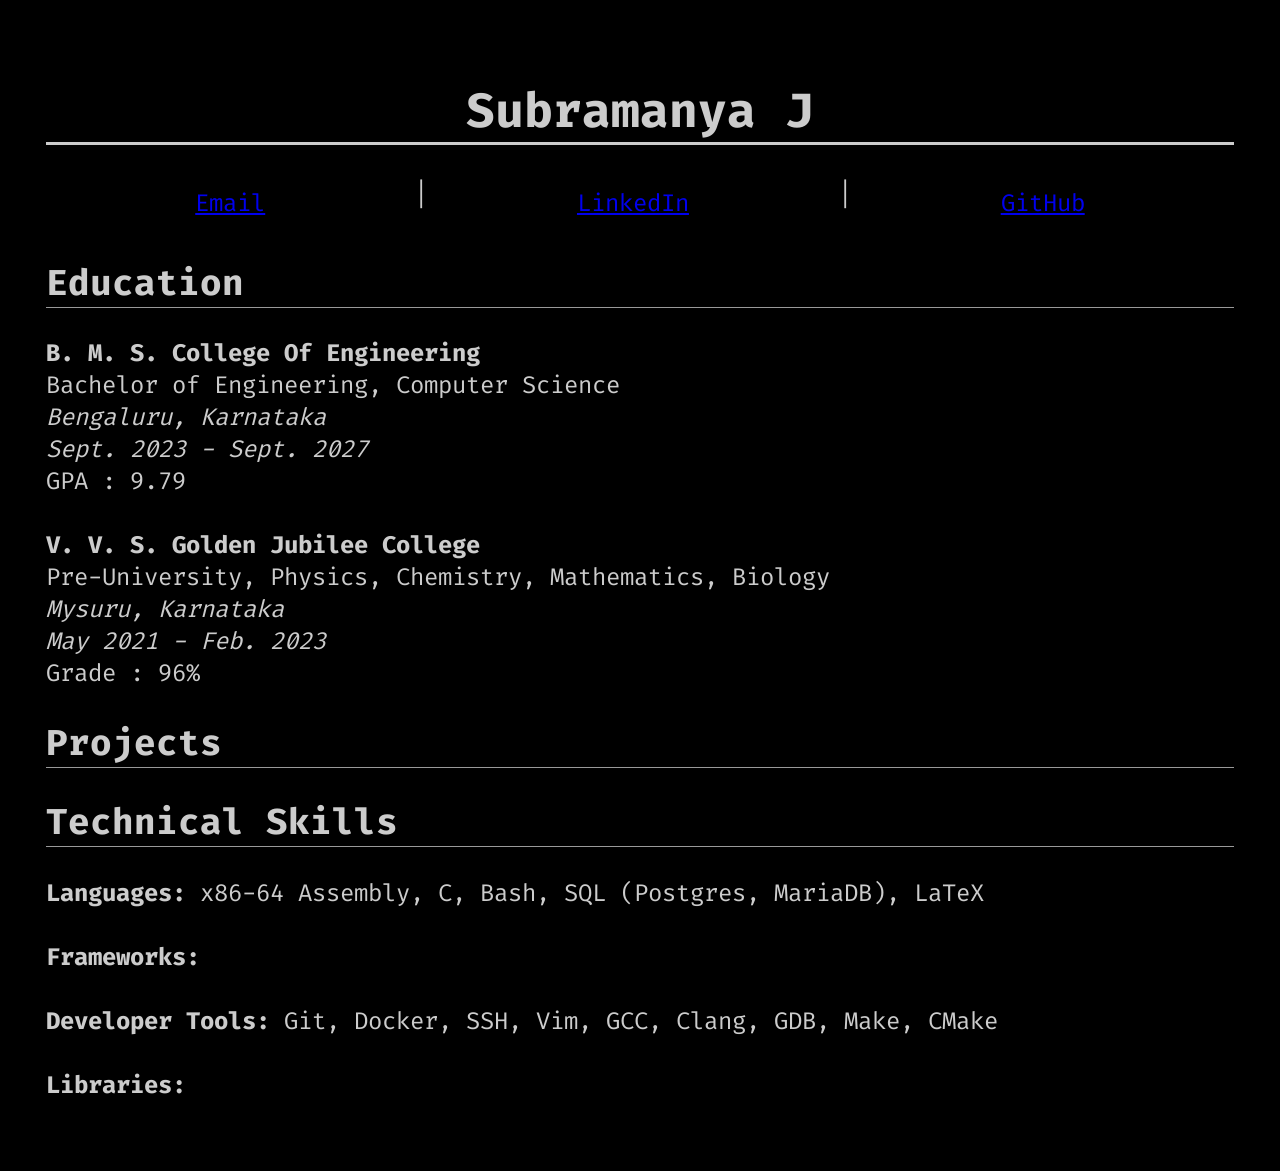
==== docs/index.html @ 690abc24 "minor changes" ====
<!--	index.html	-->
<!DOCTYPE html>
<html lang="en">

<head>
	<!-- Fira Code -->
	<link rel="preconnect" href="https://fonts.googleapis.com">
	<link rel="preconnect" href="https://fonts.gstatic.com" crossorigin>
	<link href="https://fonts.googleapis.com/css2?family=Fira+Code:wght@300..700&display=swap" rel="stylesheet">


	<!-- Meta -->
	<meta charset="UTF-8">
	<meta name="viewport" content="width=device-width, initial-scale=1.0">
	<title>Subramanya J</title>
	<link rel="stylesheet" href="index.css">
</head>

<body>
	<h1>
		Subramanya J
	</h1>

	<nav>
		<a href="mailto:subramanyaj7@gmail.com">
			Email
		</a> |
		<a href="https://linkedin.com/in/subramanya-j">
			LinkedIn
		</a> |
		<a href="https://github.com/SubramanyaJ">
			GitHub
		</a>
	</nav>

	<h2>
		Education
	</h2>
	<p>
		<b>B. M. S. College Of Engineering</b> <br>
		Bachelor of Engineering, Computer Science <br>
		<i>
			Bengaluru, Karnataka <br>
			Sept. 2023 - Sept. 2027 <br>
		</i>
		GPA : 9.79 <br>

		<br>

		<b> V. V. S. Golden Jubilee College </b> <br>
		Pre-University, Physics, Chemistry, Mathematics, Biology <br>
		<i>
			Mysuru, Karnataka <br>
			May 2021 - Feb. 2023 <br>
		</i>
		Grade : 96% <br>

	</p>

	<h2>
		Projects
	</h2>
	<!--
	<ul>
		<li>
			<b>
				<a>
					AssembList
				</a>
			</b> <br>
			<aside> x86-64 Assembly </aside>

			<ul>
			</ul>
		</li>
	</ul>
-->

	<h2>
		Technical Skills
	</h2>
	<p>
		<b>Languages:</b> x86-64 Assembly, C, Bash, SQL (Postgres, MariaDB), LaTeX <br><br>
		<b>Frameworks:</b> <br><br>
		<b>Developer Tools:</b> Git, Docker, SSH, Vim, GCC, Clang, GDB, Make, CMake <br><br>
		<b>Libraries:</b> <br>
	</p>


</body>
---- docs/index.css ----
/*	index.css	*/
body {
	background-color: black;
	color: #CCCCCC;
	font-family: "Fira Code", monospace;
	padding: 3%;
	font-size: 1.5em;
}


nav {
	display: flex;
	flex-wrap: wrap;
	justify-content: space-evenly;
}

nav a {
	margin: 10px;
}

h1 {
	text-align: center;
	border-bottom: medium solid #CCCCCC;
	font-size: 20;
}

h2 {
	border-bottom: thin solid #999999;
}

ul {
	list-style-type: none;
}

ul li {
	margin: 5px 0;
}

ul li a {
	text-decoration: none;
}

ul li a:hover {
	text-decoration: underline;
}
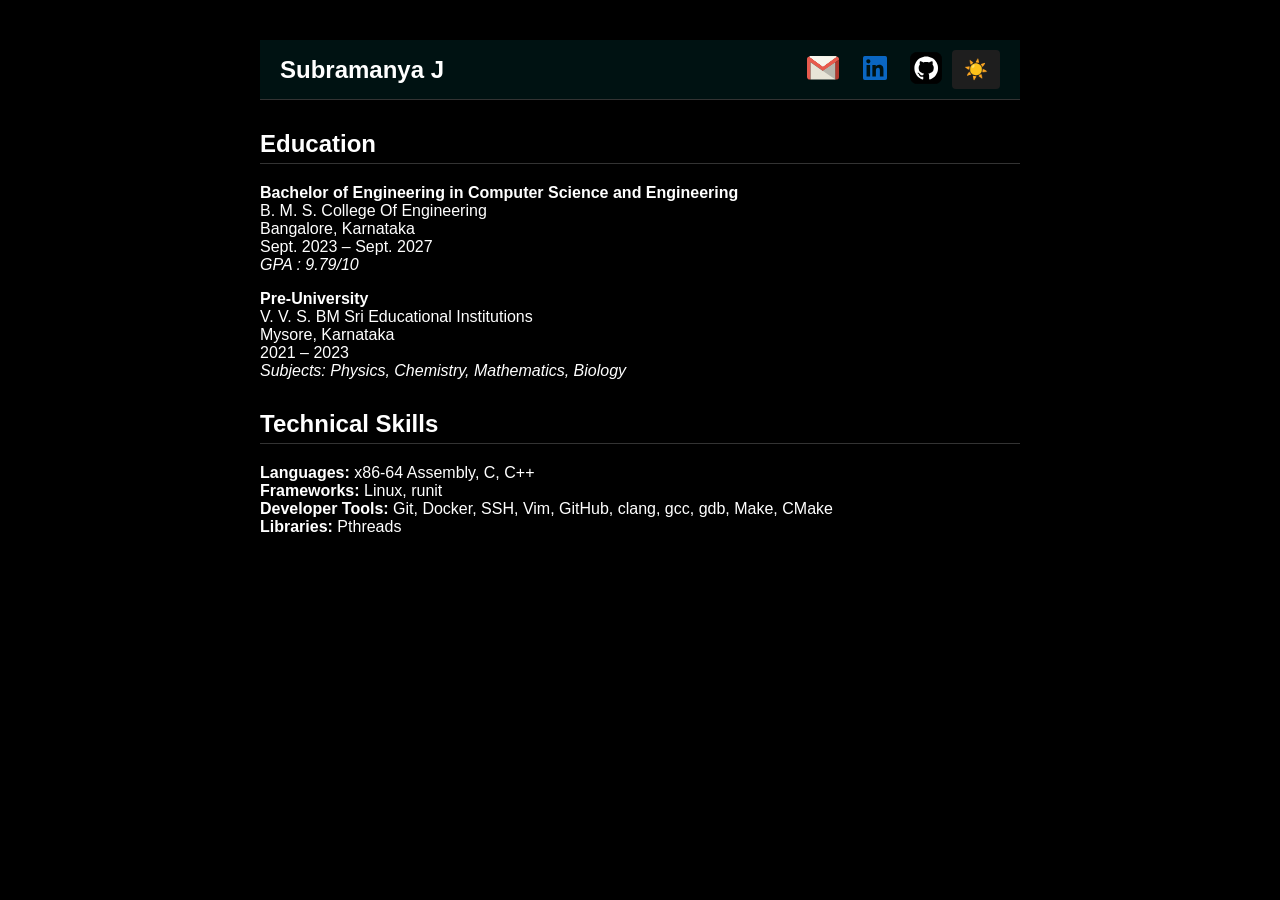
==== commit 7b68ddf0: "initial commit" ====
--- a/docs/index.html
+++ b/docs/index.html
@@ -1,90 +1,84 @@
-<!--	index.html	-->
+<!-- index.html -->
 <!DOCTYPE html>
 <html lang="en">
 
 <head>
-	<!-- Fira Code -->
-	<link rel="preconnect" href="https://fonts.googleapis.com">
-	<link rel="preconnect" href="https://fonts.gstatic.com" crossorigin>
-	<link href="https://fonts.googleapis.com/css2?family=Fira+Code:wght@300..700&display=swap" rel="stylesheet">
+	<meta charset="UTF-8">
+	<meta name="viewport" content="width=device-width, initial-scale=1.0">
+	<link rel="stylesheet" href="index.css">
+	<title>Subramanya J</title>
+</head>
+
+<body class="dark-mode">
+	<div class="container">
+		<header>
+			<div class="name">Subramanya J</div>
+			<div class="header-right">
+				<div class="contacts">
+					<a href="mailto:subramanyajaradhya@gmail.com" target="_blank"
+						rel="noopener noreferrer">
+						<img src="assets/email.svg" alt="Mail" height="32" width="32">
+					</a>
+					<a href="https://linkedin.com/in/subramanya-j">
+						<img src="assets/linkedin.svg" alt="LinkedIn" height="32" width="32">
+					</a>
+					<a href="https://github.com/SubramanyaJ">
+						<img src="assets/github.svg" alt="GitHub" height="32" width="32">
+					</a>
+				</div>
+				<button id="darkModeToggle">☀️</button>
+			</div>
+		</header>
+		<h2>Education</h2>
+
+		<p>
+			<strong>Bachelor of Engineering in Computer Science and Engineering</strong><br>
+			B. M. S. College Of Engineering<br>
+			Bangalore, Karnataka<br>
+			Sept. 2023 – Sept. 2027<br>
+			<em>GPA : 9.79/10</em>
+		</p>
+
+		<p>
+			<strong>Pre-University</strong><br>
+			V. V. S. BM Sri Educational Institutions<br>
+			Mysore, Karnataka<br>
+			2021 – 2023<br>
+			<em>Subjects: Physics, Chemistry, Mathematics, Biology</em>
+		</p>
 
 
-	<!-- Meta -->
-	<meta charset="UTF-8">
-	<meta name="viewport" content="width=device-width, initial-scale=1.0">
-	<title>Subramanya J</title>
-	<link rel="stylesheet" href="index.css">
-</head>
+		<!--
+		<h2>Experience</h2>
+		<p><strong>Title Held</strong><br>
+			Institute<br>
+			Timeline</p>
+		<ul>
+			<li>Add what I did here</li>
+		</ul>
 
-<body>
-	<h1>
-		Subramanya J
-	</h1>
-
-	<nav>
-		<a href="mailto:subramanyaj7@gmail.com">
-			Email
-		</a> |
-		<a href="https://linkedin.com/in/subramanya-j">
-			LinkedIn
-		</a> |
-		<a href="https://github.com/SubramanyaJ">
-			GitHub
-		</a>
-	</nav>
-
-	<h2>
-		Education
-	</h2>
-	<p>
-		<b>B. M. S. College Of Engineering</b> <br>
-		Bachelor of Engineering, Computer Science <br>
-		<i>
-			Bengaluru, Karnataka <br>
-			Sept. 2023 - Sept. 2027 <br>
-		</i>
-		GPA : 9.79 <br>
-
-		<br>
-
-		<b> V. V. S. Golden Jubilee College </b> <br>
-		Pre-University, Physics, Chemistry, Mathematics, Biology <br>
-		<i>
-			Mysuru, Karnataka <br>
-			May 2021 - Feb. 2023 <br>
-		</i>
-		Grade : 96% <br>
-
-	</p>
-
-	<h2>
-		Projects
-	</h2>
-	<!--
-	<ul>
-		<li>
-			<b>
-				<a>
-					AssembList
-				</a>
-			</b> <br>
-			<aside> x86-64 Assembly </aside>
-
-			<ul>
-			</ul>
-		</li>
-	</ul>
 -->
 
-	<h2>
-		Technical Skills
-	</h2>
-	<p>
-		<b>Languages:</b> x86-64 Assembly, C, Bash, SQL (Postgres, MariaDB), LaTeX <br><br>
-		<b>Frameworks:</b> <br><br>
-		<b>Developer Tools:</b> Git, Docker, SSH, Vim, GCC, Clang, GDB, Make, CMake <br><br>
-		<b>Libraries:</b> <br>
-	</p>
+		<!--
 
+		<h2>Projects</h2>
+		<p><strong>ChaCha20</strong> | C, OpenSSL, gcc, gdb, Valgrind<br>
+			April 2025 – May 2025</p>
+		<ul>
+			<li>Implemented the ChaCha20 algorithm.</li>
+		</ul>
 
+-->
+
+		<h2>Technical Skills</h2>
+		<p><strong>Languages:</strong> x86-64 Assembly, C, C++<br>
+			<strong>Frameworks:</strong> Linux, runit<br>
+			<strong>Developer Tools:</strong> Git, Docker, SSH, Vim, GitHub, clang, gcc, gdb, Make,
+			CMake<br>
+			<strong>Libraries:</strong> Pthreads
+		</p>
+	</div>
+	<script src="index.js"></script>
 </body>
+
+</html>
--- a/docs/index.css
+++ b/docs/index.css
@@ -1,45 +1,139 @@
-/*	index.css	*/
+/* index.css */
 body {
-	background-color: black;
-	color: #CCCCCC;
-	font-family: "Fira Code", monospace;
-	padding: 3%;
-	font-size: 1.5em;
+	margin: 0;
+	padding: 0;
+	font-family: sans-serif;
+	background-color: #000000;
+	color: #FFFFFF;
 }
 
 
-nav {
+header {
+	position: sticky;
+	top: 0;
+	z-index: 999;
 	display: flex;
-	flex-wrap: wrap;
-	justify-content: space-evenly;
+	justify-content: space-between;
+	align-items: center;
+	background-color: #001212;
+	padding: 10px 20px;
+	border-bottom: 1px solid #333;
 }
 
-nav a {
-	margin: 10px;
+.name {
+	font-size: 1.5em;
+	font-weight: bold;
+}
+
+.header-right {
+	display: flex;
+	align-items: center;
+	gap: 10px;
+}
+
+.contacts a {
+	margin-left: 15px;
+}
+
+#darkModeToggle {
+	background-color: #1e1e1e;
+	color: #ffffff;
+	border: none;
+	padding: 8px 12px;
+	cursor: pointer;
+	font-size: 1.2em;
+	border-radius: 4px;
+}
+
+.container {
+	max-width: 800px;
+	margin: auto;
+	padding: 40px 20px;
+}
+
+a {
+	color: #90caf9;
+	text-decoration: none;
 }
 
 h1 {
-	text-align: center;
-	border-bottom: medium solid #CCCCCC;
-	font-size: 20;
+	font-size: 2em;
+	margin-bottom: 0;
 }
 
 h2 {
-	border-bottom: thin solid #999999;
+	border-bottom: 1px solid #333;
+	padding-bottom: 5px;
+	margin-top: 30px;
 }
 
 ul {
-	list-style-type: none;
+	padding-left: 20px;
 }
 
-ul li {
-	margin: 5px 0;
+body.light-mode {
+	background-color: #ffffff;
+	color: #000000;
 }
 
-ul li a {
-	text-decoration: none;
+body.light-mode a {
+	color: #1a0dab;
 }
 
-ul li a:hover {
-	text-decoration: underline;
+body.light-mode header {
+	background-color: #ffffff;
+	border-bottom: 1px solid #ccc;
 }
+
+body.light-mode #darkModeToggle {
+	background-color: #e0e0e0;
+	color: #000000;
+}
+
+@media screen and (max-width: 600px) {
+	header {
+		flex-direction: column;
+		padding: 10px;
+		gap: 10px;
+	}
+
+	.header-right {
+		width: 100%;
+		justify-content: space-between;
+		align-items: center;
+	}
+
+	.contacts {
+		display: flex;
+		align-items: center;
+	}
+
+	.contacts a {
+		margin: 0 5px;
+	}
+
+	.container {
+		padding: 20px 10px;
+	}
+
+	.name {
+		text-align: center;
+		width: 100%;
+	}
+
+	#darkModeToggle {
+		padding: 6px 10px;
+		font-size: 1em;
+	}
+}
+
+* {
+	box-sizing: border-box;
+}
+
+header {
+	display: flex;
+	flex-wrap: wrap;
+	align-items: center;
+	width: 100%;
+}
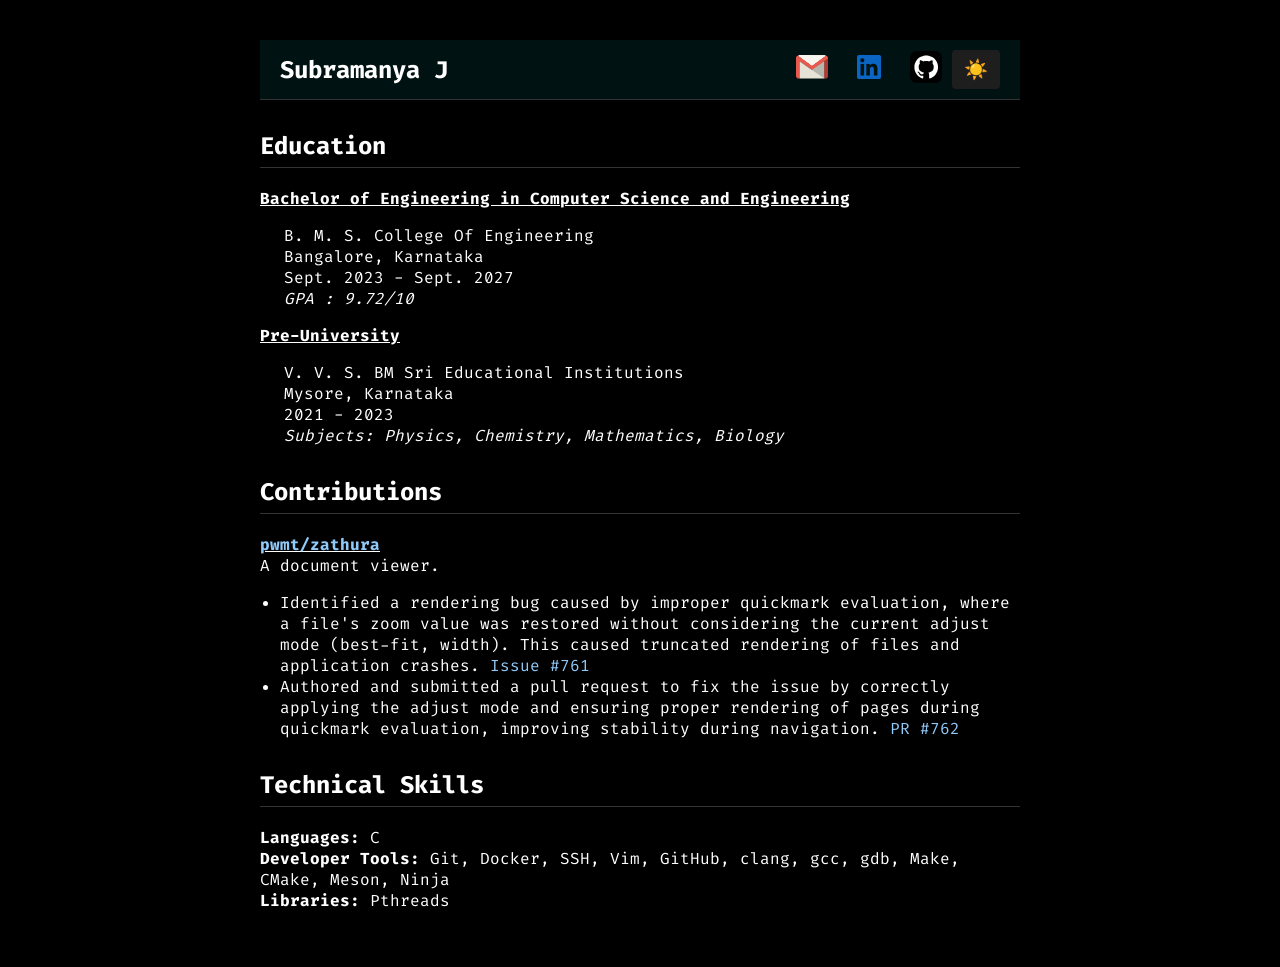
==== commit 599f3eea: "added contributions updated GPA" ====
--- a/docs/index.html
+++ b/docs/index.html
@@ -3,6 +3,11 @@
 <html lang="en">
 
 <head>
+
+	<link rel="preconnect" href="https://fonts.googleapis.com">
+	<link rel="preconnect" href="https://fonts.gstatic.com" crossorigin>
+	<link href="https://fonts.googleapis.com/css2?family=Fira+Code:wght@300..700&display=swap" rel="stylesheet">
+
 	<meta charset="UTF-8">
 	<meta name="viewport" content="width=device-width, initial-scale=1.0">
 	<link rel="stylesheet" href="index.css">
@@ -32,20 +37,33 @@
 		<h2>Education</h2>
 
 		<p>
-			<strong>Bachelor of Engineering in Computer Science and Engineering</strong><br>
+			<strong><u>Bachelor of Engineering in Computer Science and Engineering</u></strong><br>
+			<div class="indent">
 			B. M. S. College Of Engineering<br>
 			Bangalore, Karnataka<br>
-			Sept. 2023 – Sept. 2027<br>
-			<em>GPA : 9.79/10</em>
+			Sept. 2023 - Sept. 2027<br>
+			<em>GPA : 9.72/10</em>
+			</div>
 		</p>
 
 		<p>
-			<strong>Pre-University</strong><br>
+			<strong><u>Pre-University</u></strong><br>
+			<div class="indent">
 			V. V. S. BM Sri Educational Institutions<br>
 			Mysore, Karnataka<br>
-			2021 – 2023<br>
+			2021 - 2023<br>
 			<em>Subjects: Physics, Chemistry, Mathematics, Biology</em>
+			</div>
 		</p>
+
+		<h2>Contributions</h2>
+		<p><strong><u><a href="https://github.com/pwmt/zathura">pwmt/zathura</a></u></strong><br>
+			A document viewer.</p>
+		<ul>
+			<li>Identified a rendering bug caused by improper quickmark evaluation, where a file's zoom value was restored without considering the current adjust mode (best-fit, width). This caused truncated rendering of files and application crashes. <a href="https://github.com/pwmt/zathura/issues/761" target="_blank">Issue #761</a></li>
+
+			<li>Authored and submitted a pull request to fix the issue by correctly applying the adjust mode and ensuring proper rendering of pages during quickmark evaluation, improving stability during navigation. <a href="https://github.com/pwmt/zathura/pull/762" target="_blank">PR #762</a></li>
+		</ul>
 
 
 		<!--
@@ -71,14 +89,17 @@
 -->
 
 		<h2>Technical Skills</h2>
-		<p><strong>Languages:</strong> x86-64 Assembly, C, C++<br>
-			<strong>Frameworks:</strong> Linux, runit<br>
+		<p>	<strong>Languages:</strong> C<br>
+
+		<!--	<strong>Frameworks:</strong> Linux, runit, systemd<br> -->
+
 			<strong>Developer Tools:</strong> Git, Docker, SSH, Vim, GitHub, clang, gcc, gdb, Make,
-			CMake<br>
+			CMake, Meson, Ninja<br>
+
 			<strong>Libraries:</strong> Pthreads
 		</p>
 	</div>
 	<script src="index.js"></script>
 </body>
 
-</html>
+</html>
--- a/docs/index.css
+++ b/docs/index.css
@@ -1,8 +1,12 @@
 /* index.css */
 body {
+	font-family: "Fira Code", monospace;
+  	font-optical-sizing: auto;
+  	font-weight: <weight>;
+  	font-style: normal;
+
 	margin: 0;
 	padding: 0;
-	font-family: sans-serif;
 	background-color: #000000;
 	color: #FFFFFF;
 }
@@ -137,3 +141,7 @@
 	align-items: center;
 	width: 100%;
 }
+
+.indent {
+  padding-left: 1.5em;
+}
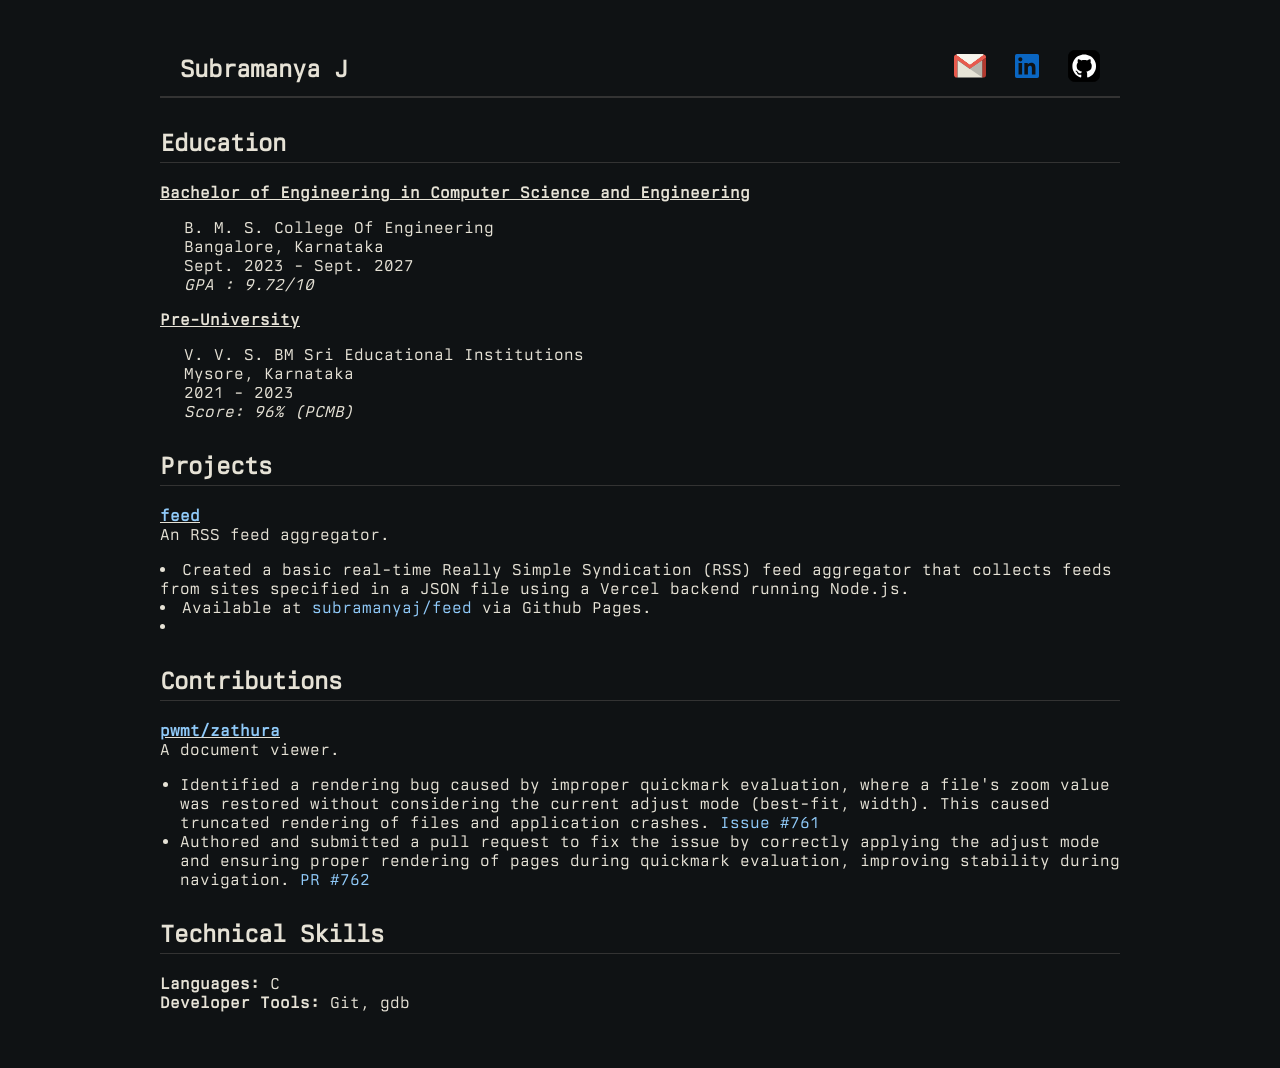
==== commit f55a1b35: "updated theme removed extra content" ====
--- a/docs/index.html
+++ b/docs/index.html
@@ -1,25 +1,30 @@
-<!-- index.html -->
+<!-- I have made minimal comments to reduce load time 
+     This site DOES NOT use Javascript. See https://disable-javascript.org/ 
+     Shoutout to マリウス for the theme inspiration, 
+     check out https://マリウス.com                                      -->
 <!DOCTYPE html>
+
 <html lang="en">
 
 <head>
-
-	<link rel="preconnect" href="https://fonts.googleapis.com">
-	<link rel="preconnect" href="https://fonts.gstatic.com" crossorigin>
-	<link href="https://fonts.googleapis.com/css2?family=Fira+Code:wght@300..700&display=swap" rel="stylesheet">
+	<title> Subramanya J </title>
 
 	<meta charset="UTF-8">
 	<meta name="viewport" content="width=device-width, initial-scale=1.0">
-	<link rel="stylesheet" href="index.css">
-	<title>Subramanya J</title>
+	<link rel="stylesheet" href="styles.css">
+
 </head>
 
-<body class="dark-mode">
+<body>
 	<div class="container">
 		<header>
-			<div class="name">Subramanya J</div>
+			<div class="name">
+                Subramanya J
+            </div>
+
 			<div class="header-right">
 				<div class="contacts">
+
 					<a href="mailto:subramanyajaradhya@gmail.com" target="_blank"
 						rel="noopener noreferrer">
 						<img src="assets/email.svg" alt="Mail" height="32" width="32">
@@ -30,11 +35,14 @@
 					<a href="https://github.com/SubramanyaJ">
 						<img src="assets/github.svg" alt="GitHub" height="32" width="32">
 					</a>
+
 				</div>
-				<button id="darkModeToggle">☀️</button>
 			</div>
 		</header>
-		<h2>Education</h2>
+
+		<h2>
+            Education
+        </h2>
 
 		<p>
 			<strong><u>Bachelor of Engineering in Computer Science and Engineering</u></strong><br>
@@ -52,11 +60,25 @@
 			V. V. S. BM Sri Educational Institutions<br>
 			Mysore, Karnataka<br>
 			2021 - 2023<br>
-			<em>Subjects: Physics, Chemistry, Mathematics, Biology</em>
+			<em>Score: 96% (PCMB) </em>
 			</div>
 		</p>
 
-		<h2>Contributions</h2>
+
+		<h2>
+            Projects
+        </h2>
+		<p><strong><u><a href="https://github.com/SubramanyaJ/feed">feed</a></u></strong><br>
+            An RSS feed aggregator.</p>
+        <li> Created a basic real-time Really Simple Syndication (RSS) feed aggregator that collects feeds from sites specified in a JSON file using a Vercel backend running Node.js.
+        </li>
+
+        <li> Available at <a href="https://subramanyaj.github.io/feed"> subramanyaj/feed </a> via Github Pages.
+        <li>
+
+		<h2>
+            Contributions
+        </h2>
 		<p><strong><u><a href="https://github.com/pwmt/zathura">pwmt/zathura</a></u></strong><br>
 			A document viewer.</p>
 		<ul>
@@ -66,40 +88,13 @@
 		</ul>
 
 
-		<!--
-		<h2>Experience</h2>
-		<p><strong>Title Held</strong><br>
-			Institute<br>
-			Timeline</p>
-		<ul>
-			<li>Add what I did here</li>
-		</ul>
-
--->
-
-		<!--
-
-		<h2>Projects</h2>
-		<p><strong>ChaCha20</strong> | C, OpenSSL, gcc, gdb, Valgrind<br>
-			April 2025 – May 2025</p>
-		<ul>
-			<li>Implemented the ChaCha20 algorithm.</li>
-		</ul>
-
--->
-
 		<h2>Technical Skills</h2>
 		<p>	<strong>Languages:</strong> C<br>
 
-		<!--	<strong>Frameworks:</strong> Linux, runit, systemd<br> -->
+			<strong>Developer Tools:</strong> Git, gdb<br>
 
-			<strong>Developer Tools:</strong> Git, Docker, SSH, Vim, GitHub, clang, gcc, gdb, Make,
-			CMake, Meson, Ninja<br>
-
-			<strong>Libraries:</strong> Pthreads
 		</p>
 	</div>
-	<script src="index.js"></script>
 </body>
 
-</html>+</html>
--- a/docs/styles.css
+++ b/docs/styles.css
@@ -0,0 +1,94 @@
+:root {
+    --bg : #0f1214;
+    --fg : #e6e2d6;
+    --bottom-border : #333;
+    --black : #000000;
+    --hover : #ff6700;
+    --links: #90caf9;
+}
+
+@font-face {
+  font-family: 'TX-02-Regular';
+  src: url('./assets/TX-02-Regular.woff2') format('woff2');
+  font-weight: 200;
+  font-style: normal;
+  font-display: swap;
+}
+
+body {
+	font-family: "TX-02-Regular", monospace;
+  	font-optical-sizing: auto;
+
+	background-color: var(--bg);
+	color: var(--fg);
+	margin: 0;
+	padding: 0;
+}
+
+header {
+	position: sticky;
+	top: 0;
+	z-index: 999;
+	display: flex;
+	justify-content: space-between;
+	padding: 10px 20px;
+	border-bottom: 2px solid var(--bottom-border);
+    background-color : var(--bg);
+	flex-wrap: wrap;
+	align-items: center;
+	width: 100%;
+}
+
+.name {
+	font-size: 1.5em;
+	font-weight: bold;
+}
+
+.header-right {
+	display: flex;
+	align-items: center;
+	gap: 10px;
+}
+
+.contacts a {
+	margin-left: 15px;
+}
+
+.container {
+	max-width: 1000px;
+	margin: auto;
+	padding: 40px 20px;
+}
+
+a {
+	color: var(--links);
+	text-decoration: none;
+}
+
+a:hover {
+    background-color : var(--black);
+    color : var(--hover);
+}
+
+h1 {
+	font-size: 2em;
+	margin-bottom: 0;
+}
+
+h2 {
+	border-bottom: 1px solid var(--bottom-border);
+	padding-bottom: 5px;
+	margin-top: 30px;
+}
+
+ul {
+	padding-left: 20px;
+}
+
+* {
+	box-sizing: border-box;
+}
+
+.indent {
+  padding-left: 1.5em;
+}
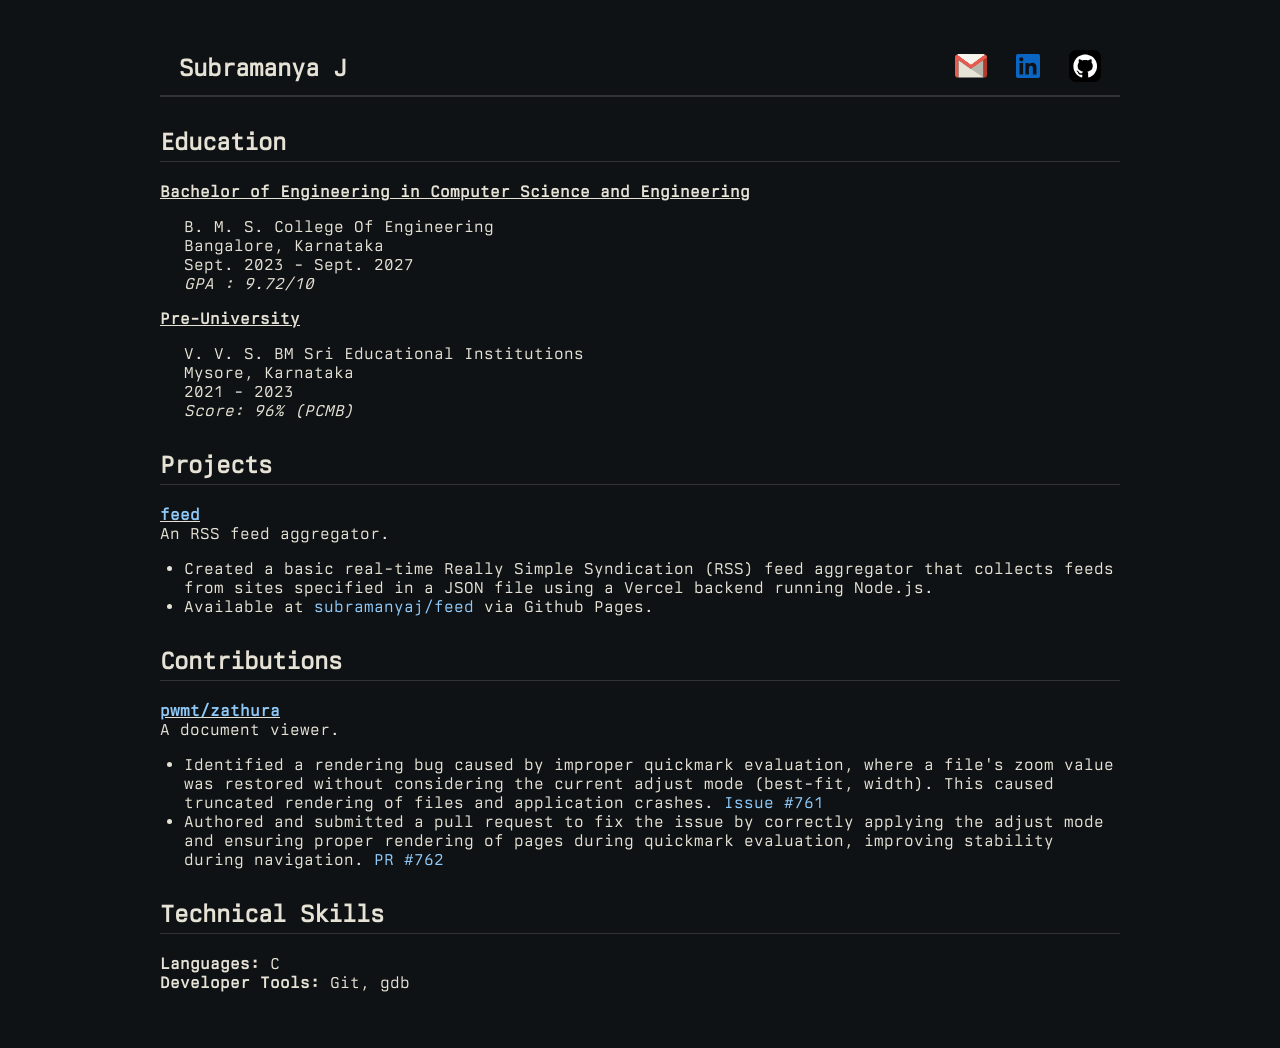
==== commit 9216463b: "fixed css for mobile devices fixed padding" ====
--- a/docs/index.html
+++ b/docs/index.html
@@ -70,18 +70,20 @@
         </h2>
 		<p><strong><u><a href="https://github.com/SubramanyaJ/feed">feed</a></u></strong><br>
             An RSS feed aggregator.</p>
+        <ul class="indent">
         <li> Created a basic real-time Really Simple Syndication (RSS) feed aggregator that collects feeds from sites specified in a JSON file using a Vercel backend running Node.js.
         </li>
 
         <li> Available at <a href="https://subramanyaj.github.io/feed"> subramanyaj/feed </a> via Github Pages.
-        <li>
+        </li>
+        </ul>
 
 		<h2>
             Contributions
         </h2>
 		<p><strong><u><a href="https://github.com/pwmt/zathura">pwmt/zathura</a></u></strong><br>
 			A document viewer.</p>
-		<ul>
+		<ul class="indent">
 			<li>Identified a rendering bug caused by improper quickmark evaluation, where a file's zoom value was restored without considering the current adjust mode (best-fit, width). This caused truncated rendering of files and application crashes. <a href="https://github.com/pwmt/zathura/issues/761" target="_blank">Issue #761</a></li>
 
 			<li>Authored and submitted a pull request to fix the issue by correctly applying the adjust mode and ensuring proper rendering of pages during quickmark evaluation, improving stability during navigation. <a href="https://github.com/pwmt/zathura/pull/762" target="_blank">PR #762</a></li>
--- a/docs/styles.css
+++ b/docs/styles.css
@@ -22,7 +22,7 @@
 	background-color: var(--bg);
 	color: var(--fg);
 	margin: 0;
-	padding: 0;
+	padding: 0 6%;
 }
 
 header {
@@ -31,12 +31,14 @@
 	z-index: 999;
 	display: flex;
 	justify-content: space-between;
-	padding: 10px 20px;
+	flex-direction: row;
+	padding: 1% 2%;
 	border-bottom: 2px solid var(--bottom-border);
     background-color : var(--bg);
 	flex-wrap: wrap;
 	align-items: center;
 	width: 100%;
+	gap: 10px 20px;
 }
 
 .name {
@@ -44,10 +46,43 @@
 	font-weight: bold;
 }
 
+.name, .header-right {
+    flex-grow: 1;
+    text-align: center;
+	align-items: center;
+}
+
+.name {
+    text-align: center;
+    min-width: max-content;
+}
+
+.header-right {
+    text-align: center;
+    justify-content: center;
+    min-width: max-content;
+}
+
+.contacts {
+    text-align: center;
+    justify-content: flex-end;
+    min-width: max-content;
+}
+
+@media (min-width: 800px) {
+    .name, .header-right {
+        flex-grow: 0;
+    }
+}
+
 .header-right {
 	display: flex;
 	align-items: center;
 	gap: 10px;
+}
+
+.contacts {
+	align-items: center;
 }
 
 .contacts a {
@@ -82,7 +117,7 @@
 }
 
 ul {
-	padding-left: 20px;
+	padding-left: 6%;
 }
 
 * {
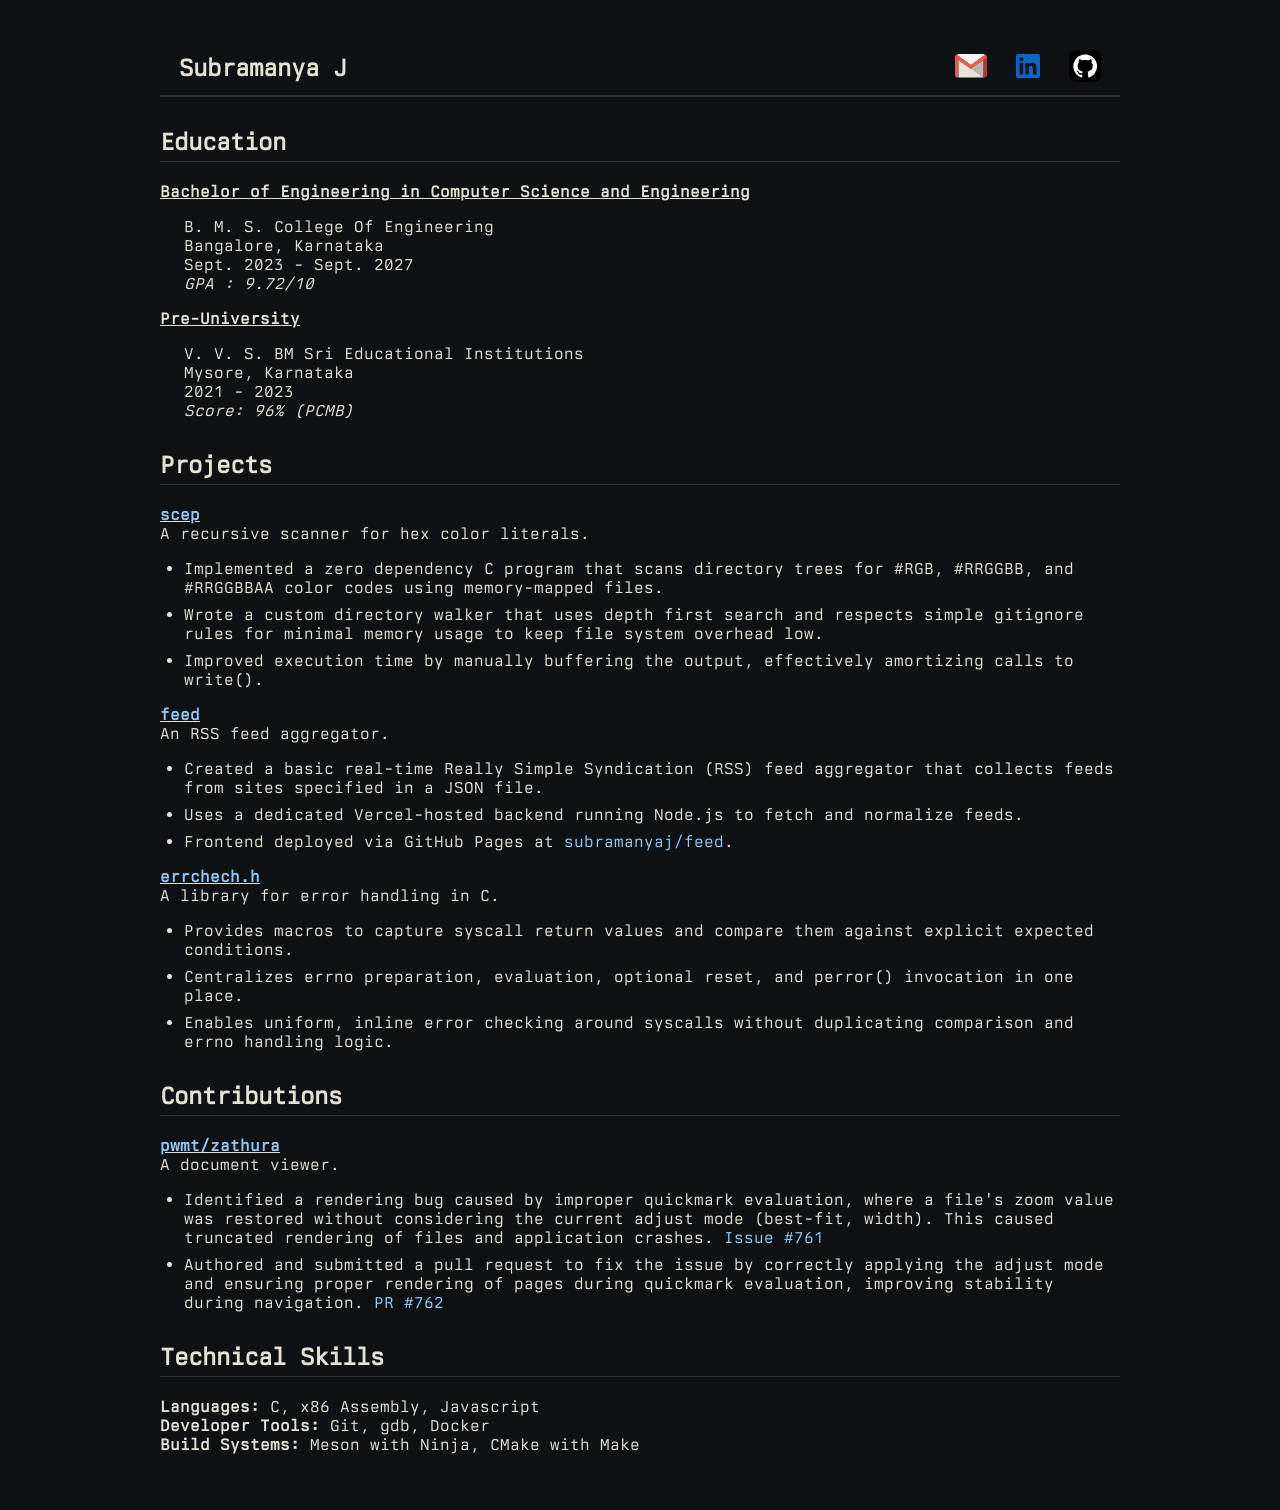
==== commit 4c94b848: "added projects" ====
--- a/docs/index.html
+++ b/docs/index.html
@@ -19,8 +19,8 @@
 	<div class="container">
 		<header>
 			<div class="name">
-                Subramanya J
-            </div>
+				Subramanya J
+			</div>
 
 			<div class="header-right">
 				<div class="contacts">
@@ -41,59 +41,111 @@
 		</header>
 
 		<h2>
-            Education
-        </h2>
+			Education
+		</h2>
 
 		<p>
 			<strong><u>Bachelor of Engineering in Computer Science and Engineering</u></strong><br>
-			<div class="indent">
+		<div class="indent">
 			B. M. S. College Of Engineering<br>
 			Bangalore, Karnataka<br>
 			Sept. 2023 - Sept. 2027<br>
 			<em>GPA : 9.72/10</em>
-			</div>
+		</div>
 		</p>
 
 		<p>
 			<strong><u>Pre-University</u></strong><br>
-			<div class="indent">
+		<div class="indent">
 			V. V. S. BM Sri Educational Institutions<br>
 			Mysore, Karnataka<br>
 			2021 - 2023<br>
 			<em>Score: 96% (PCMB) </em>
-			</div>
+		</div>
 		</p>
 
 
 		<h2>
-            Projects
-        </h2>
+			Projects
+		</h2>
+		<p>
+			<strong><u><a href="https://github.com/SubramanyaJ/scep">scep</a></u></strong><br>
+			A recursive scanner for hex color literals.
+		</p>
+		<ul class="indent">
+			<li>
+				Implemented a zero dependency C program that scans directory trees for #RGB,
+				#RRGGBB, and #RRGGBBAA color codes using memory-mapped files.
+			</li>
+			<li>
+				Wrote a custom directory walker that uses depth first search and respects simple
+				gitignore rules for minimal memory usage to keep file system overhead low.
+			</li>
+			<li>
+				Improved execution time by manually buffering the output, effectively amortizing calls
+				to write().
+			</li>
+		</ul>
+
 		<p><strong><u><a href="https://github.com/SubramanyaJ/feed">feed</a></u></strong><br>
-            An RSS feed aggregator.</p>
-        <ul class="indent">
-        <li> Created a basic real-time Really Simple Syndication (RSS) feed aggregator that collects feeds from sites specified in a JSON file using a Vercel backend running Node.js.
-        </li>
+			An RSS feed aggregator.</p>
+		<ul class="indent">
+			<li> Created a basic real-time Really Simple Syndication (RSS) feed aggregator that collects
+				feeds from sites specified in a JSON file.
+			</li>
 
-        <li> Available at <a href="https://subramanyaj.github.io/feed"> subramanyaj/feed </a> via Github Pages.
-        </li>
-        </ul>
+			<li>
+				Uses a dedicated Vercel-hosted backend running Node.js to fetch and normalize feeds.
+			</li>
+
+			<li> Frontend deployed via GitHub Pages at <a
+					href="https://subramanyaj.github.io/feed">subramanyaj/feed</a>.
+			</li>
+		</ul>
+
+		<p><strong><u><a href="https://github.com/SubramanyaJ/errcheck.h">errchech.h</a></u></strong><br>
+			A library for error handling in C.</p>
+		<ul class="indent">
+			<li> Provides macros to capture syscall return values and compare them against explicit expected
+				conditions.
+			</li>
+
+			<li> Centralizes errno preparation, evaluation, optional reset, and perror() invocation in
+				one place.
+			</li>
+
+			<li> Enables uniform, inline error checking around syscalls without duplicating comparison
+				and errno handling logic.
+			</li>
+		</ul>
 
 		<h2>
-            Contributions
-        </h2>
+			Contributions
+		</h2>
 		<p><strong><u><a href="https://github.com/pwmt/zathura">pwmt/zathura</a></u></strong><br>
 			A document viewer.</p>
 		<ul class="indent">
-			<li>Identified a rendering bug caused by improper quickmark evaluation, where a file's zoom value was restored without considering the current adjust mode (best-fit, width). This caused truncated rendering of files and application crashes. <a href="https://github.com/pwmt/zathura/issues/761" target="_blank">Issue #761</a></li>
+			<li>Identified a rendering bug caused by improper quickmark evaluation, where a file's zoom
+				value was restored without considering the current adjust mode (best-fit, width). This
+				caused truncated rendering of files and application crashes. <a
+					href="https://github.com/pwmt/zathura/issues/761" target="_blank">Issue #761</a>
+			</li>
 
-			<li>Authored and submitted a pull request to fix the issue by correctly applying the adjust mode and ensuring proper rendering of pages during quickmark evaluation, improving stability during navigation. <a href="https://github.com/pwmt/zathura/pull/762" target="_blank">PR #762</a></li>
+			<li>Authored and submitted a pull request to fix the issue by correctly applying the adjust mode
+				and ensuring proper rendering of pages during quickmark evaluation, improving stability
+				during navigation. <a href="https://github.com/pwmt/zathura/pull/762" target="_blank">PR
+					#762</a></li>
 		</ul>
 
 
 		<h2>Technical Skills</h2>
-		<p>	<strong>Languages:</strong> C<br>
+		<p>
 
-			<strong>Developer Tools:</strong> Git, gdb<br>
+			<strong>Languages:</strong> C, x86 Assembly, Javascript <br>
+
+			<strong>Developer Tools:</strong> Git, gdb, Docker<br>
+
+			<strong>Build Systems:</strong> Meson with Ninja, CMake with Make<br>
 
 		</p>
 	</div>
--- a/docs/styles.css
+++ b/docs/styles.css
@@ -1,23 +1,23 @@
 :root {
-    --bg : #0f1214;
-    --fg : #e6e2d6;
-    --bottom-border : #333;
-    --black : #000000;
-    --hover : #ff6700;
-    --links: #90caf9;
+	--bg: #0f1214;
+	--fg: #e6e2d6;
+	--bottom-border: #333;
+	--black: #000000;
+	--hover: #ff6700;
+	--links: #90caf9;
 }
 
 @font-face {
-  font-family: 'TX-02-Regular';
-  src: url('./assets/TX-02-Regular.woff2') format('woff2');
-  font-weight: 200;
-  font-style: normal;
-  font-display: swap;
+	font-family: 'TX-02-Regular';
+	src: url('./assets/TX-02-Regular.woff2') format('woff2');
+	font-weight: 200;
+	font-style: normal;
+	font-display: swap;
 }
 
 body {
 	font-family: "TX-02-Regular", monospace;
-  	font-optical-sizing: auto;
+	font-optical-sizing: auto;
 
 	background-color: var(--bg);
 	color: var(--fg);
@@ -34,7 +34,7 @@
 	flex-direction: row;
 	padding: 1% 2%;
 	border-bottom: 2px solid var(--bottom-border);
-    background-color : var(--bg);
+	background-color: var(--bg);
 	flex-wrap: wrap;
 	align-items: center;
 	width: 100%;
@@ -46,33 +46,36 @@
 	font-weight: bold;
 }
 
-.name, .header-right {
-    flex-grow: 1;
-    text-align: center;
+.name,
+.header-right {
+	flex-grow: 1;
+	text-align: center;
 	align-items: center;
 }
 
 .name {
-    text-align: center;
-    min-width: max-content;
+	text-align: center;
+	min-width: max-content;
 }
 
 .header-right {
-    text-align: center;
-    justify-content: center;
-    min-width: max-content;
+	text-align: center;
+	justify-content: center;
+	min-width: max-content;
 }
 
 .contacts {
-    text-align: center;
-    justify-content: flex-end;
-    min-width: max-content;
+	text-align: center;
+	justify-content: flex-end;
+	min-width: max-content;
 }
 
 @media (min-width: 800px) {
-    .name, .header-right {
-        flex-grow: 0;
-    }
+
+	.name,
+	.header-right {
+		flex-grow: 0;
+	}
 }
 
 .header-right {
@@ -101,8 +104,8 @@
 }
 
 a:hover {
-    background-color : var(--black);
-    color : var(--hover);
+	background-color: var(--black);
+	color: var(--hover);
 }
 
 h1 {
@@ -125,5 +128,9 @@
 }
 
 .indent {
-  padding-left: 1.5em;
+	padding-left: 1.5em;
 }
+
+li {
+	margin-bottom: 0.5rem;
+}
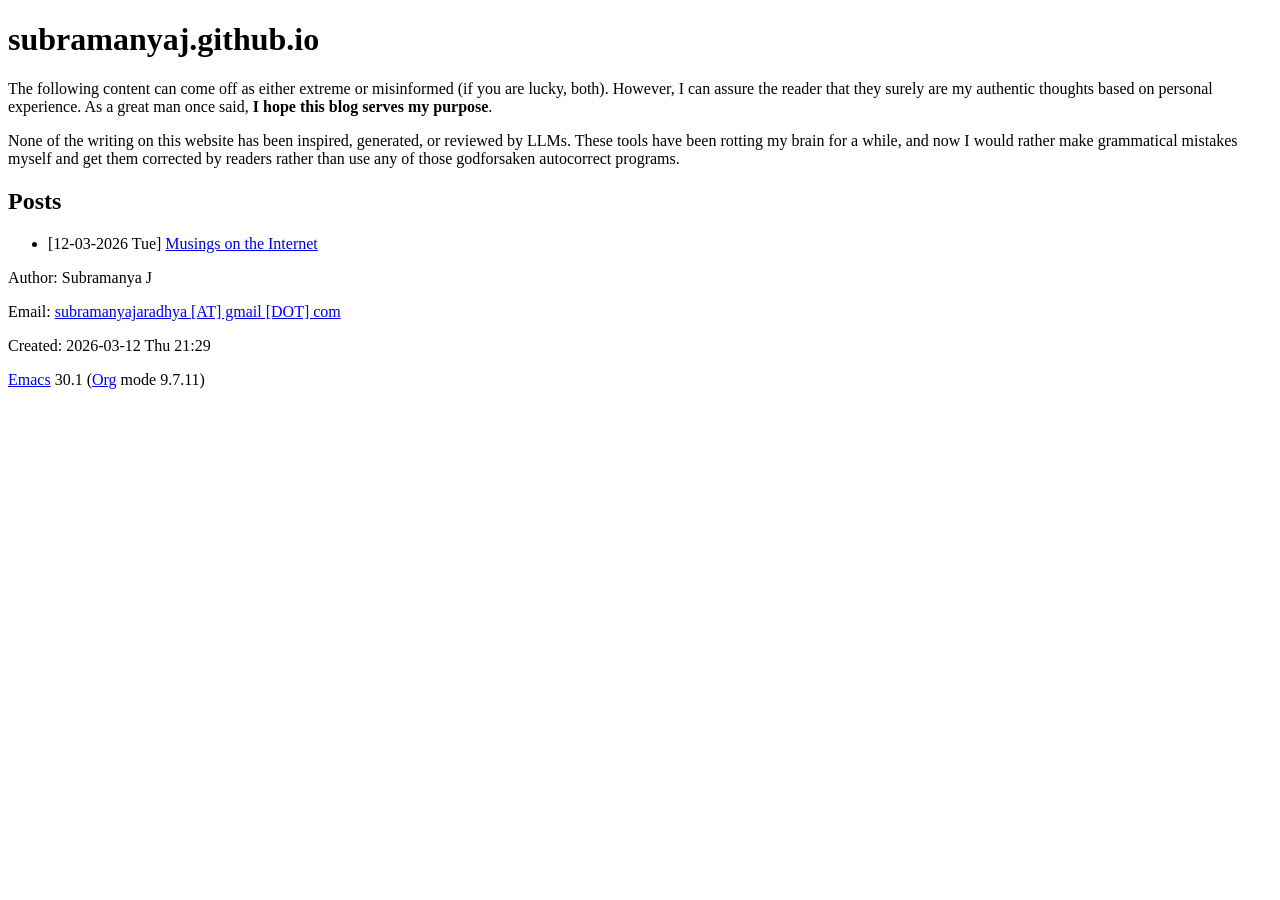
==== commit 70a5ad96: "initial commit 12-03-2026 internet" ====
--- a/docs/index.html
+++ b/docs/index.html
@@ -1,154 +1,44 @@
-<!-- I have made minimal comments to reduce load time 
-     This site DOES NOT use Javascript. See https://disable-javascript.org/ 
-     Shoutout to マリウス for the theme inspiration, 
-     check out https://マリウス.com                                      -->
-<!DOCTYPE html>
+<?xml version="1.0" encoding="utf-8"?>
+<!DOCTYPE html PUBLIC "-//W3C//DTD XHTML 1.0 Strict//EN"
+"http://www.w3.org/TR/xhtml1/DTD/xhtml1-strict.dtd">
+<html xmlns="http://www.w3.org/1999/xhtml" lang="en" xml:lang="en">
+<head>
+<!-- 2026-03-12 Thu 21:29 -->
+<meta http-equiv="Content-Type" content="text/html;charset=utf-8" />
+<meta name="viewport" content="width=device-width, initial-scale=1" />
+<title>subramanyaj.github.io</title>
+<meta name="author" content="Subramanya J" />
+<meta name="generator" content="Org Mode" />
+<link rel="stylesheet" href="/static/styles.css" />
+<link rel="icon" type="image/svg+xml" href="/static/favicon.svg" />
+</head>
+<body>
+<div id="content" class="content">
+<h1 class="title">subramanyaj.github.io</h1>
+<p>
+The following content can come off as either extreme or misinformed (if you are lucky, both).
+However, I can assure the reader that they surely are my authentic thoughts based on personal experience.
+As a great man once said, <b>I hope this blog serves my purpose</b>.
+</p>
 
-<html lang="en">
-
-<head>
-	<title> Subramanya J </title>
-
-	<meta charset="UTF-8">
-	<meta name="viewport" content="width=device-width, initial-scale=1.0">
-	<link rel="stylesheet" href="styles.css">
-
-</head>
-
-<body>
-	<div class="container">
-		<header>
-			<div class="name">
-				Subramanya J
-			</div>
-
-			<div class="header-right">
-				<div class="contacts">
-
-					<a href="mailto:subramanyajaradhya@gmail.com" target="_blank"
-						rel="noopener noreferrer">
-						<img src="assets/email.svg" alt="Mail" height="32" width="32">
-					</a>
-					<a href="https://linkedin.com/in/subramanya-j">
-						<img src="assets/linkedin.svg" alt="LinkedIn" height="32" width="32">
-					</a>
-					<a href="https://github.com/SubramanyaJ">
-						<img src="assets/github.svg" alt="GitHub" height="32" width="32">
-					</a>
-
-				</div>
-			</div>
-		</header>
-
-		<h2>
-			Education
-		</h2>
-
-		<p>
-			<strong><u>Bachelor of Engineering in Computer Science and Engineering</u></strong><br>
-		<div class="indent">
-			B. M. S. College Of Engineering<br>
-			Bangalore, Karnataka<br>
-			Sept. 2023 - Sept. 2027<br>
-			<em>GPA : 9.72/10</em>
-		</div>
-		</p>
-
-		<p>
-			<strong><u>Pre-University</u></strong><br>
-		<div class="indent">
-			V. V. S. BM Sri Educational Institutions<br>
-			Mysore, Karnataka<br>
-			2021 - 2023<br>
-			<em>Score: 96% (PCMB) </em>
-		</div>
-		</p>
-
-
-		<h2>
-			Projects
-		</h2>
-		<p>
-			<strong><u><a href="https://github.com/SubramanyaJ/scep">scep</a></u></strong><br>
-			A recursive scanner for hex color literals.
-		</p>
-		<ul class="indent">
-			<li>
-				Implemented a zero dependency C program that scans directory trees for #RGB,
-				#RRGGBB, and #RRGGBBAA color codes using memory-mapped files.
-			</li>
-			<li>
-				Wrote a custom directory walker that uses depth first search and respects simple
-				gitignore rules for minimal memory usage to keep file system overhead low.
-			</li>
-			<li>
-				Improved execution time by manually buffering the output, effectively amortizing calls
-				to write().
-			</li>
-		</ul>
-
-		<p><strong><u><a href="https://github.com/SubramanyaJ/feed">feed</a></u></strong><br>
-			An RSS feed aggregator.</p>
-		<ul class="indent">
-			<li> Created a basic real-time Really Simple Syndication (RSS) feed aggregator that collects
-				feeds from sites specified in a JSON file.
-			</li>
-
-			<li>
-				Uses a dedicated Vercel-hosted backend running Node.js to fetch and normalize feeds.
-			</li>
-
-			<li> Frontend deployed via GitHub Pages at <a
-					href="https://subramanyaj.github.io/feed">subramanyaj/feed</a>.
-			</li>
-		</ul>
-
-		<p><strong><u><a href="https://github.com/SubramanyaJ/errcheck.h">errchech.h</a></u></strong><br>
-			A library for error handling in C.</p>
-		<ul class="indent">
-			<li> Provides macros to capture syscall return values and compare them against explicit expected
-				conditions.
-			</li>
-
-			<li> Centralizes errno preparation, evaluation, optional reset, and perror() invocation in
-				one place.
-			</li>
-
-			<li> Enables uniform, inline error checking around syscalls without duplicating comparison
-				and errno handling logic.
-			</li>
-		</ul>
-
-		<h2>
-			Contributions
-		</h2>
-		<p><strong><u><a href="https://github.com/pwmt/zathura">pwmt/zathura</a></u></strong><br>
-			A document viewer.</p>
-		<ul class="indent">
-			<li>Identified a rendering bug caused by improper quickmark evaluation, where a file's zoom
-				value was restored without considering the current adjust mode (best-fit, width). This
-				caused truncated rendering of files and application crashes. <a
-					href="https://github.com/pwmt/zathura/issues/761" target="_blank">Issue #761</a>
-			</li>
-
-			<li>Authored and submitted a pull request to fix the issue by correctly applying the adjust mode
-				and ensuring proper rendering of pages during quickmark evaluation, improving stability
-				during navigation. <a href="https://github.com/pwmt/zathura/pull/762" target="_blank">PR
-					#762</a></li>
-		</ul>
-
-
-		<h2>Technical Skills</h2>
-		<p>
-
-			<strong>Languages:</strong> C, x86 Assembly, Javascript <br>
-
-			<strong>Developer Tools:</strong> Git, gdb, Docker<br>
-
-			<strong>Build Systems:</strong> Meson with Ninja, CMake with Make<br>
-
-		</p>
-	</div>
+<p>
+None of the writing on this website has been inspired, generated, or reviewed by LLMs.
+These tools have been rotting my brain for a while, and now I would rather make grammatical mistakes myself and get them corrected by readers rather than use any of those godforsaken autocorrect programs.
+</p>
+<div id="outline-container-org42a0d72" class="outline-2">
+<h2 id="org42a0d72">Posts</h2>
+<div class="outline-text-2" id="text-org42a0d72">
+<ul class="org-ul">
+<li>[12-03-2026 Tue] <a href="./12-03-2026/internet.html">Musings on the Internet</a></li>
+</ul>
+</div>
+</div>
+</div>
+<div id="postamble" class="status">
+<p class="author">Author: Subramanya J</p>
+<p class="email">Email: <a href="mailto:subramanyajaradhya [AT] gmail [DOT] com">subramanyajaradhya [AT] gmail [DOT] com</a></p>
+<p class="date">Created: 2026-03-12 Thu 21:29</p>
+<p class="creator"><a href="https://www.gnu.org/software/emacs/">Emacs</a> 30.1 (<a href="https://orgmode.org">Org</a> mode 9.7.11)</p>
+</div>
 </body>
-
 </html>
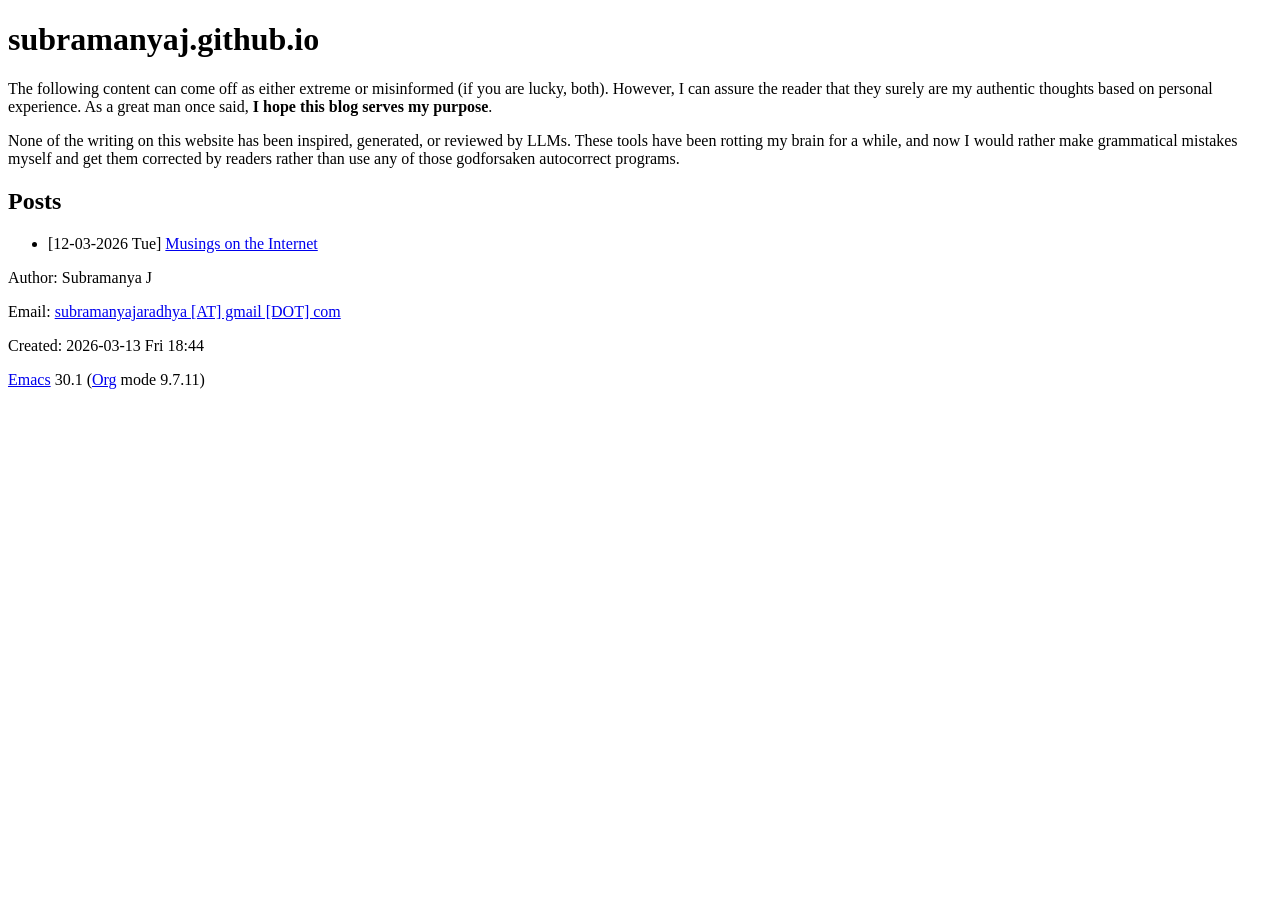
==== commit f850ce52: "added gemini support" ====
--- a/docs/index.html
+++ b/docs/index.html
@@ -3,7 +3,7 @@
 "http://www.w3.org/TR/xhtml1/DTD/xhtml1-strict.dtd">
 <html xmlns="http://www.w3.org/1999/xhtml" lang="en" xml:lang="en">
 <head>
-<!-- 2026-03-12 Thu 21:29 -->
+<!-- 2026-03-13 Fri 18:44 -->
 <meta http-equiv="Content-Type" content="text/html;charset=utf-8" />
 <meta name="viewport" content="width=device-width, initial-scale=1" />
 <title>subramanyaj.github.io</title>
@@ -25,9 +25,9 @@
 None of the writing on this website has been inspired, generated, or reviewed by LLMs.
 These tools have been rotting my brain for a while, and now I would rather make grammatical mistakes myself and get them corrected by readers rather than use any of those godforsaken autocorrect programs.
 </p>
-<div id="outline-container-org42a0d72" class="outline-2">
-<h2 id="org42a0d72">Posts</h2>
-<div class="outline-text-2" id="text-org42a0d72">
+<div id="outline-container-orgc116be0" class="outline-2">
+<h2 id="orgc116be0">Posts</h2>
+<div class="outline-text-2" id="text-orgc116be0">
 <ul class="org-ul">
 <li>[12-03-2026 Tue] <a href="./12-03-2026/internet.html">Musings on the Internet</a></li>
 </ul>
@@ -37,7 +37,7 @@
 <div id="postamble" class="status">
 <p class="author">Author: Subramanya J</p>
 <p class="email">Email: <a href="mailto:subramanyajaradhya [AT] gmail [DOT] com">subramanyajaradhya [AT] gmail [DOT] com</a></p>
-<p class="date">Created: 2026-03-12 Thu 21:29</p>
+<p class="date">Created: 2026-03-13 Fri 18:44</p>
 <p class="creator"><a href="https://www.gnu.org/software/emacs/">Emacs</a> 30.1 (<a href="https://orgmode.org">Org</a> mode 9.7.11)</p>
 </div>
 </body>
